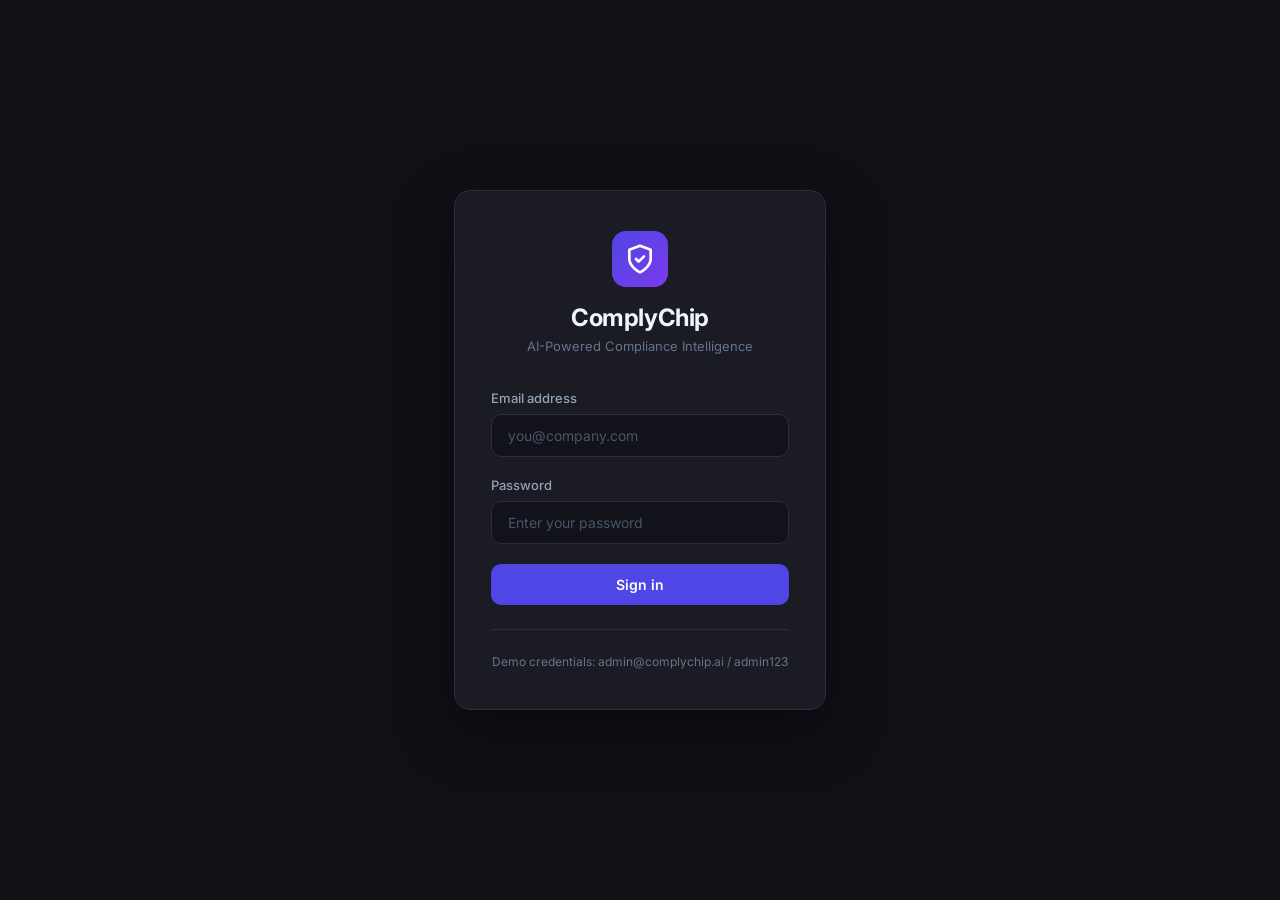
==== frontend/index.html @ ffc3ffc5 "Initial commit: ComplyChip V3 — AI-powered compliance platform Features: - FastAPI backend with Fire" ====
<!DOCTYPE html>
<html lang="en">
<head>
    <meta charset="UTF-8">
    <meta name="viewport" content="width=device-width, initial-scale=1.0">
    <title>ComplyChip - AI-Powered Compliance Intelligence</title>
    <link rel="preconnect" href="https://fonts.googleapis.com">
    <link rel="preconnect" href="https://fonts.gstatic.com" crossorigin>
    <link href="https://fonts.googleapis.com/css2?family=Inter:wght@400;500;600;700&family=JetBrains+Mono:wght@400;500&display=swap" rel="stylesheet">
    <link rel="stylesheet" href="/css/design-system.css?v=4">
    <link rel="stylesheet" href="/css/components.css?v=4">
    <style>
        * { margin: 0; padding: 0; box-sizing: border-box; }
        body {
            font-family: 'Inter', -apple-system, BlinkMacSystemFont, 'Segoe UI', sans-serif;
            background: #0f1117;
            color: #f1f5f9;
            min-height: 100vh;
            display: flex;
            align-items: center;
            justify-content: center;
        }
        .login-container {
            width: 100%;
            max-width: 420px;
            padding: 24px;
        }
        .login-card {
            background: #1a1b23;
            border: 1px solid #2d2e3a;
            border-radius: 16px;
            padding: 40px 36px;
            box-shadow: 0 20px 60px rgba(0,0,0,0.4);
        }
        .logo-section {
            text-align: center;
            margin-bottom: 36px;
        }
        .logo-icon {
            width: 56px;
            height: 56px;
            background: linear-gradient(135deg, #4f46e5, #7c3aed);
            border-radius: 14px;
            display: inline-flex;
            align-items: center;
            justify-content: center;
            margin-bottom: 16px;
        }
        .logo-icon svg { width: 32px; height: 32px; }
        .logo-text {
            font-size: 24px;
            font-weight: 700;
            letter-spacing: -0.02em;
            color: #f1f5f9;
        }
        .logo-tagline {
            font-size: 13px;
            color: #64748b;
            margin-top: 6px;
        }
        .form-group {
            margin-bottom: 20px;
        }
        .form-label {
            display: block;
            font-size: 13px;
            font-weight: 500;
            color: #94a3b8;
            margin-bottom: 8px;
        }
        .form-input {
            width: 100%;
            padding: 12px 16px;
            background: #12131a;
            border: 1px solid #2d2e3a;
            border-radius: 10px;
            color: #f1f5f9;
            font-size: 14px;
            font-family: 'Inter', sans-serif;
            outline: none;
            transition: border-color 0.15s ease, box-shadow 0.15s ease;
        }
        .form-input:focus {
            border-color: #4f46e5;
            box-shadow: 0 0 0 3px rgba(79, 70, 229, 0.15);
        }
        .form-input::placeholder { color: #475569; }
        .btn-primary {
            width: 100%;
            padding: 12px 24px;
            background: #4f46e5;
            color: #fff;
            border: none;
            border-radius: 10px;
            font-size: 14px;
            font-weight: 600;
            font-family: 'Inter', sans-serif;
            cursor: pointer;
            transition: background 0.15s ease, transform 0.1s ease;
        }
        .btn-primary:hover { background: #4338ca; }
        .btn-primary:active { transform: scale(0.98); }
        .btn-primary:disabled {
            opacity: 0.5;
            cursor: not-allowed;
        }
        .error-msg {
            color: #ef4444;
            font-size: 13px;
            margin-top: 8px;
            display: none;
        }
        .divider {
            height: 1px;
            background: #2d2e3a;
            margin: 24px 0;
        }
        .demo-note {
            text-align: center;
            font-size: 12px;
            color: #64748b;
        }
        .demo-note a {
            color: #4f46e5;
            text-decoration: none;
        }
    </style>
</head>
<body>
    <div class="login-container">
        <div class="login-card">
            <div class="logo-section">
                <div class="logo-icon">
                    <svg viewBox="0 0 24 24" fill="none" stroke="white" stroke-width="2" stroke-linecap="round" stroke-linejoin="round">
                        <path d="M12 22s8-4 8-10V5l-8-3-8 3v7c0 6 8 10 8 10z"/>
                        <path d="M9 12l2 2 4-4"/>
                    </svg>
                </div>
                <div class="logo-text">ComplyChip</div>
                <div class="logo-tagline">AI-Powered Compliance Intelligence</div>
            </div>

            <form id="loginForm" onsubmit="handleLogin(event)">
                <div class="form-group">
                    <label class="form-label" for="email">Email address</label>
                    <input class="form-input" type="email" id="email" name="email"
                           placeholder="you@company.com" required autocomplete="email">
                </div>
                <div class="form-group">
                    <label class="form-label" for="password">Password</label>
                    <input class="form-input" type="password" id="password" name="password"
                           placeholder="Enter your password" required autocomplete="current-password">
                </div>
                <div class="error-msg" id="errorMsg"></div>
                <button class="btn-primary" type="submit" id="loginBtn">Sign in</button>
            </form>

            <div class="divider"></div>
            <div class="demo-note">
                Demo credentials: admin@complychip.ai / admin123
            </div>
        </div>
    </div>

    <script>
        async function handleLogin(e) {
            e.preventDefault();
            const btn = document.getElementById('loginBtn');
            const errorEl = document.getElementById('errorMsg');
            const email = document.getElementById('email').value;
            const password = document.getElementById('password').value;

            btn.disabled = true;
            btn.textContent = 'Signing in...';
            errorEl.style.display = 'none';

            try {
                const res = await fetch('/auth/login', {
                    method: 'POST',
                    headers: { 'Content-Type': 'application/json' },
                    body: JSON.stringify({ email, password })
                });
                const data = await res.json();
                if (res.ok && data.access_token) {
                    localStorage.setItem('complychip_access_token', data.access_token);
                    if (data.refresh_token) {
                        localStorage.setItem('complychip_refresh_token', data.refresh_token);
                    }
                    if (data.user) {
                        localStorage.setItem('complychip_user', JSON.stringify(data.user));
                    }
                    window.location.href = '/dashboard.html';
                } else {
                    errorEl.textContent = data.detail || data.message || 'Invalid credentials';
                    errorEl.style.display = 'block';
                }
            } catch (err) {
                errorEl.textContent = 'Connection error. Please try again.';
                errorEl.style.display = 'block';
            } finally {
                btn.disabled = false;
                btn.textContent = 'Sign in';
            }
        }

        // Redirect if already logged in
        if (localStorage.getItem('complychip_access_token')) {
            window.location.href = '/dashboard.html';
        }
    </script>
</body>
</html>
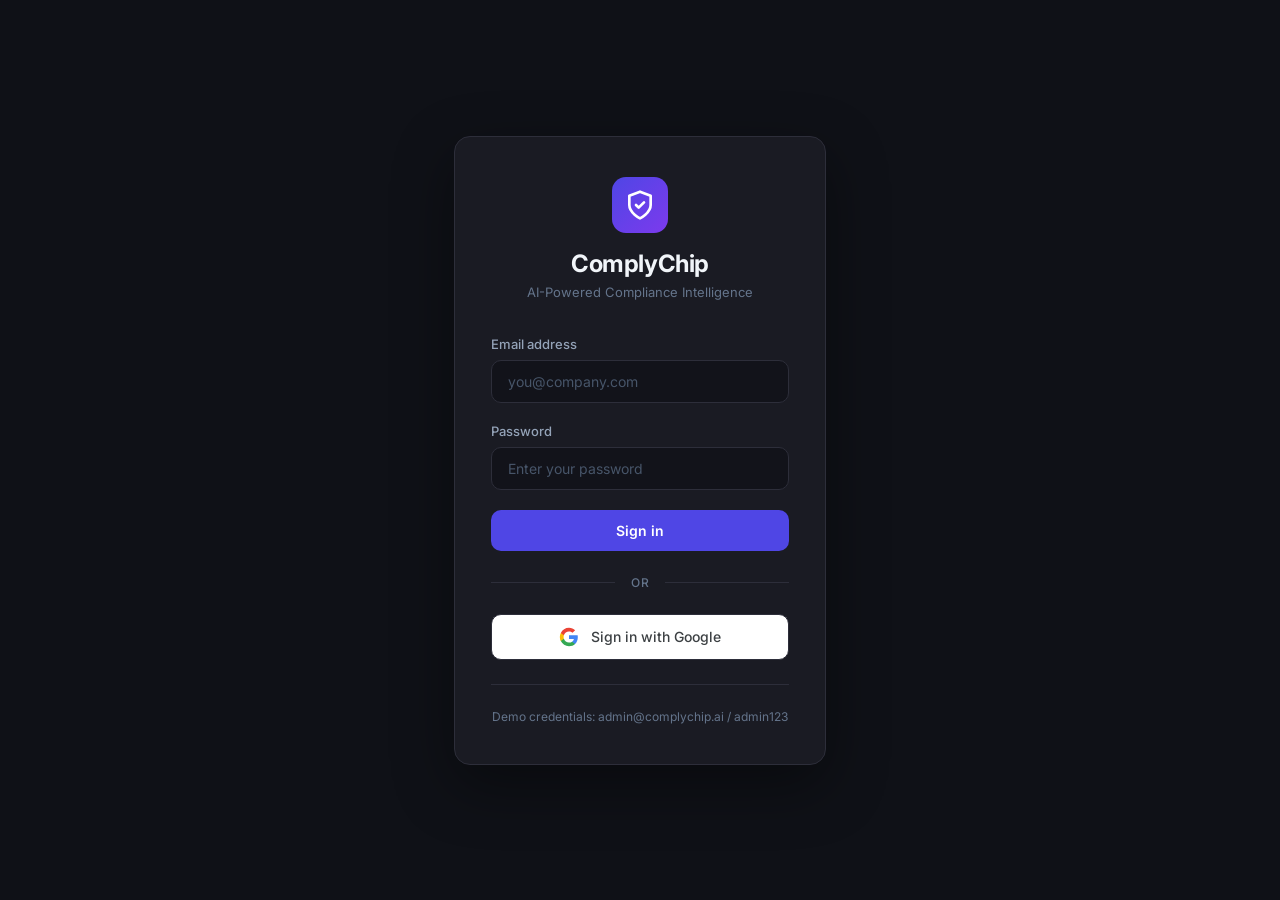
==== commit 91e6f95a: "Add Google Sign-In, session management, activity tracking & enhanced auth - Google OAuth sign-in on " ====
--- a/frontend/index.html
+++ b/frontend/index.html
@@ -124,6 +124,57 @@
             color: #4f46e5;
             text-decoration: none;
         }
+        .divider-text {
+            display: flex;
+            align-items: center;
+            gap: 16px;
+            margin: 24px 0;
+            color: #64748b;
+            font-size: 12px;
+            font-weight: 500;
+            text-transform: uppercase;
+            letter-spacing: 0.05em;
+        }
+        .divider-text::before,
+        .divider-text::after {
+            content: '';
+            flex: 1;
+            height: 1px;
+            background: #2d2e3a;
+        }
+        .btn-google-signin {
+            width: 100%;
+            padding: 12px 24px;
+            background: #ffffff;
+            color: #3c4043;
+            border: 1px solid #2d2e3a;
+            border-radius: 10px;
+            font-size: 14px;
+            font-weight: 500;
+            font-family: 'Inter', sans-serif;
+            cursor: pointer;
+            display: flex;
+            align-items: center;
+            justify-content: center;
+            gap: 12px;
+            transition: box-shadow 0.15s ease, background 0.15s ease;
+        }
+        .btn-google-signin:hover {
+            background: #f8f9fa;
+            box-shadow: 0 2px 8px rgba(0,0,0,0.25);
+        }
+        .btn-google-signin:active {
+            transform: scale(0.98);
+        }
+        .btn-google-signin:disabled {
+            opacity: 0.6;
+            cursor: not-allowed;
+        }
+        .btn-google-signin svg {
+            width: 20px;
+            height: 20px;
+            flex-shrink: 0;
+        }
     </style>
 </head>
 <body>
@@ -155,7 +206,19 @@
                 <button class="btn-primary" type="submit" id="loginBtn">Sign in</button>
             </form>
 
-            <div class="divider"></div>
+            <div class="divider-text"><span>OR</span></div>
+
+            <button class="btn-google-signin" id="googleBtn" onclick="googleSignIn()">
+                <svg viewBox="0 0 24 24" xmlns="http://www.w3.org/2000/svg">
+                    <path d="M22.56 12.25c0-.78-.07-1.53-.2-2.25H12v4.26h5.92a5.06 5.06 0 01-2.2 3.32v2.77h3.57c2.08-1.92 3.28-4.74 3.28-8.1z" fill="#4285F4"/>
+                    <path d="M12 23c2.97 0 5.46-.98 7.28-2.66l-3.57-2.77c-.98.66-2.23 1.06-3.71 1.06-2.86 0-5.29-1.93-6.16-4.53H2.18v2.84C3.99 20.53 7.7 23 12 23z" fill="#34A853"/>
+                    <path d="M5.84 14.09c-.22-.66-.35-1.36-.35-2.09s.13-1.43.35-2.09V7.07H2.18A10.96 10.96 0 001 12c0 1.77.42 3.45 1.18 4.93l3.66-2.84z" fill="#FBBC05"/>
+                    <path d="M12 5.38c1.62 0 3.06.56 4.21 1.64l3.15-3.15C17.45 2.09 14.97 1 12 1 7.7 1 3.99 3.47 2.18 7.07l3.66 2.84c.87-2.6 3.3-4.53 6.16-4.53z" fill="#EA4335"/>
+                </svg>
+                Sign in with Google
+            </button>
+
+            <div class="divider" style="margin-top:24px;"></div>
             <div class="demo-note">
                 Demo credentials: admin@complychip.ai / admin123
             </div>
@@ -203,9 +266,106 @@
             }
         }
 
-        // Redirect if already logged in
+        // Google Sign-In flow
+        async function googleSignIn() {
+            const btn = document.getElementById('googleBtn');
+            const errorEl = document.getElementById('errorMsg');
+            btn.disabled = true;
+            errorEl.style.display = 'none';
+
+            try {
+                const redirectUri = window.location.origin + '/auth-callback.html';
+                const res = await fetch('/auth/google/url?redirect_uri=' + encodeURIComponent(redirectUri));
+                const { auth_url } = await res.json();
+                if (!auth_url) throw new Error('No auth URL returned');
+
+                // Open popup
+                const w = 500, h = 600;
+                const left = (screen.width - w) / 2;
+                const top = (screen.height - h) / 2;
+                const popup = window.open(auth_url, 'google-signin', `width=${w},height=${h},left=${left},top=${top}`);
+
+                // Listen for callback message from popup
+                const handler = async (e) => {
+                    if (e.origin !== window.location.origin) return;
+                    if (e.data?.type !== 'google-auth-code') return;
+                    window.removeEventListener('message', handler);
+
+                    const code = e.data.code;
+                    try {
+                        const loginRes = await fetch('/auth/google/callback', {
+                            method: 'POST',
+                            headers: { 'Content-Type': 'application/json' },
+                            body: JSON.stringify({ code, redirect_uri: redirectUri })
+                        });
+                        const data = await loginRes.json();
+                        if (data.access_token) {
+                            localStorage.setItem('complychip_access_token', data.access_token);
+                            if (data.refresh_token) localStorage.setItem('complychip_refresh_token', data.refresh_token);
+                            if (data.user) localStorage.setItem('complychip_user', JSON.stringify(data.user));
+                            window.location.href = '/dashboard.html';
+                        } else {
+                            errorEl.textContent = data.detail || data.message || 'Google sign-in failed';
+                            errorEl.style.display = 'block';
+                        }
+                    } catch (err) {
+                        errorEl.textContent = 'Connection error during Google sign-in.';
+                        errorEl.style.display = 'block';
+                    }
+                    btn.disabled = false;
+                };
+                window.addEventListener('message', handler);
+
+                // Poll to detect if popup was closed without completing
+                const pollTimer = setInterval(() => {
+                    if (popup && popup.closed) {
+                        clearInterval(pollTimer);
+                        btn.disabled = false;
+                    }
+                }, 500);
+            } catch (err) {
+                errorEl.textContent = 'Could not start Google sign-in. Please try again.';
+                errorEl.style.display = 'block';
+                btn.disabled = false;
+            }
+        }
+
+        // Handle redirect fallback (code in URL params)
+        async function handleCodeFromUrl() {
+            const params = new URLSearchParams(window.location.search);
+            const code = params.get('code');
+            if (!code) return;
+            // Clean URL
+            window.history.replaceState({}, document.title, '/');
+            const errorEl = document.getElementById('errorMsg');
+            try {
+                const redirectUri = window.location.origin + '/auth-callback.html';
+                const res = await fetch('/auth/google/callback', {
+                    method: 'POST',
+                    headers: { 'Content-Type': 'application/json' },
+                    body: JSON.stringify({ code, redirect_uri: redirectUri })
+                });
+                const data = await res.json();
+                if (data.access_token) {
+                    localStorage.setItem('complychip_access_token', data.access_token);
+                    if (data.refresh_token) localStorage.setItem('complychip_refresh_token', data.refresh_token);
+                    if (data.user) localStorage.setItem('complychip_user', JSON.stringify(data.user));
+                    window.location.href = '/dashboard.html';
+                } else {
+                    errorEl.textContent = data.detail || 'Google sign-in failed';
+                    errorEl.style.display = 'block';
+                }
+            } catch {
+                errorEl.textContent = 'Connection error. Please try again.';
+                errorEl.style.display = 'block';
+            }
+        }
+
+        // Redirect if already logged in, or handle Google callback code
         if (localStorage.getItem('complychip_access_token')) {
             window.location.href = '/dashboard.html';
+        } else {
+            handleCodeFromUrl();
         }
     </script>
 </body>
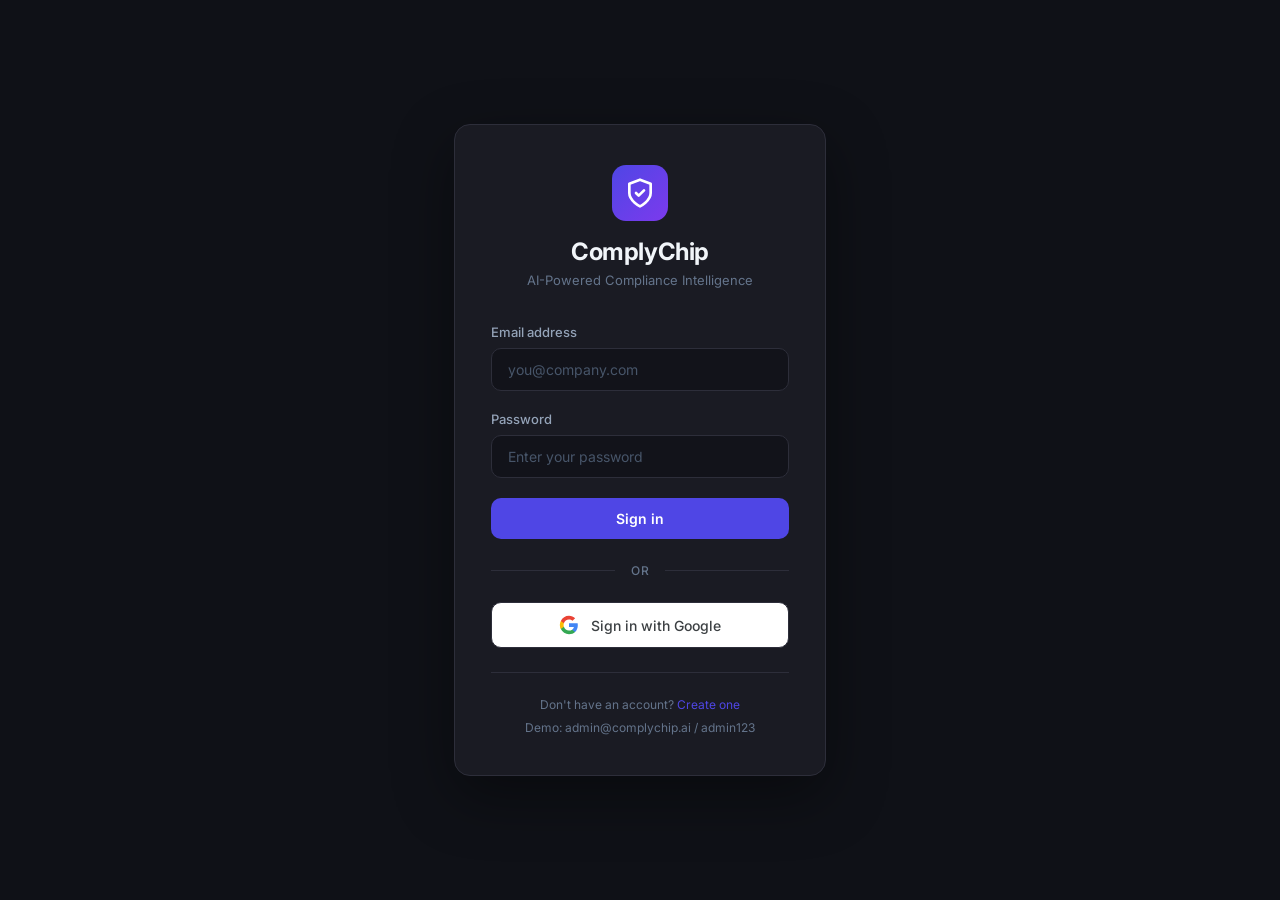
==== commit cc464bca: "Add user-scoped access control, registration, and session management - Non-admin users see only thei" ====
--- a/frontend/index.html
+++ b/frontend/index.html
@@ -220,7 +220,10 @@
 
             <div class="divider" style="margin-top:24px;"></div>
             <div class="demo-note">
-                Demo credentials: admin@complychip.ai / admin123
+                Don't have an account? <a href="/register.html">Create one</a>
+            </div>
+            <div class="demo-note" style="margin-top:8px;">
+                Demo: admin@complychip.ai / admin123
             </div>
         </div>
     </div>
